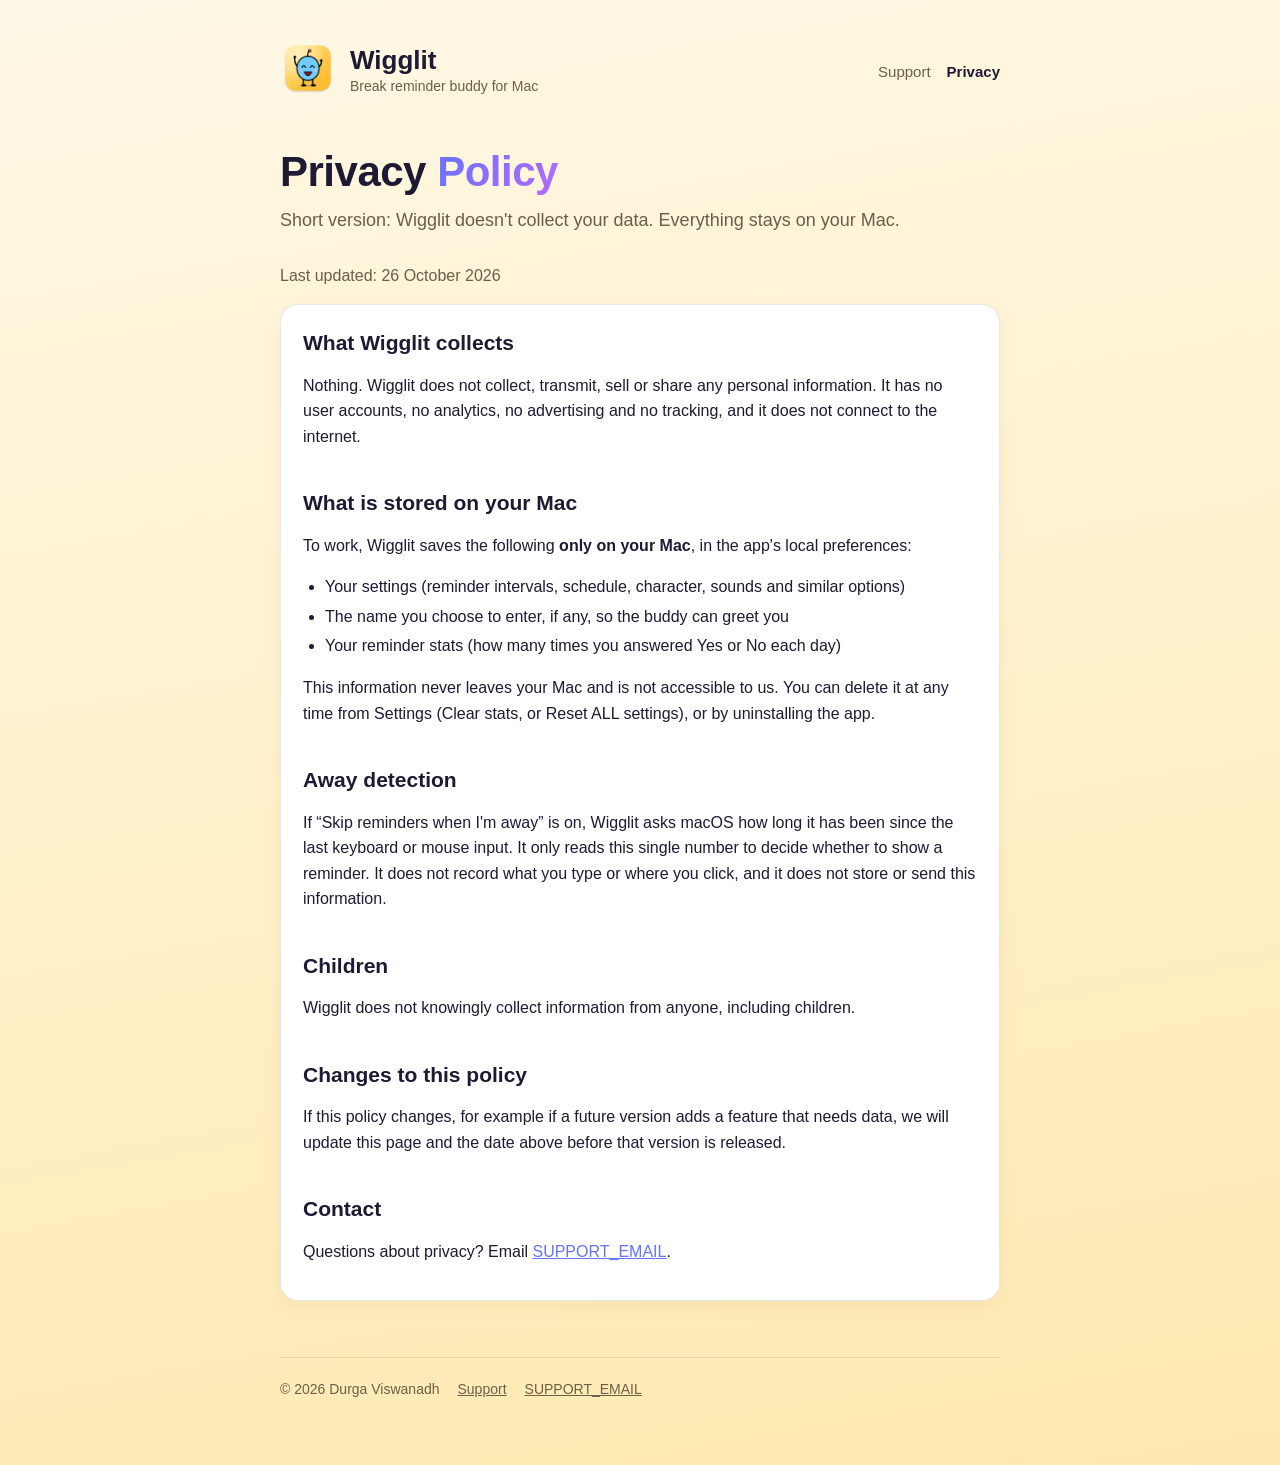
==== privacy.html @ 839c0ab2 "Initial Commit" ====
<!doctype html>
<html lang="en"><head>
<meta charset="utf-8"><meta name="viewport" content="width=device-width,initial-scale=1">
<title>Wigglit Privacy Policy</title>
<meta name="description" content="Wigglit does not collect any personal data.">
<link rel="icon" href="favicon.png"><link rel="stylesheet" href="style.css">
</head><body><div class="wrap">

<header>
  <a href="./"><img src="icon.png" alt="Wigglit app icon"></a>
  <div><div class="brand">Wigglit</div><div class="tag">Break reminder buddy for Mac</div></div>
  <nav><a href="./">Support</a><a href="privacy.html" aria-current="page">Privacy</a></nav>
</header>

<h1>Privacy <em>Policy</em></h1>
<p class="lead">Short version: Wigglit doesn't collect your data. Everything stays on your Mac.</p>
<p class="muted">Last updated: 26 October 2026</p>

<div class="card">
<h2 style="margin-top:4px">What Wigglit collects</h2>
<p>Nothing. Wigglit does not collect, transmit, sell or share any personal information. It has no user accounts, no analytics, no advertising and no tracking, and it does not connect to the internet.</p>

<h2>What is stored on your Mac</h2>
<p>To work, Wigglit saves the following <strong>only on your Mac</strong>, in the app's local preferences:</p>
<ul>
<li>Your settings (reminder intervals, schedule, character, sounds and similar options)</li>
<li>The name you choose to enter, if any, so the buddy can greet you</li>
<li>Your reminder stats (how many times you answered Yes or No each day)</li>
</ul>
<p>This information never leaves your Mac and is not accessible to us. You can delete it at any time from Settings (Clear stats, or Reset ALL settings), or by uninstalling the app.</p>

<h2>Away detection</h2>
<p>If “Skip reminders when I'm away” is on, Wigglit asks macOS how long it has been since the last keyboard or mouse input. It only reads this single number to decide whether to show a reminder. It does not record what you type or where you click, and it does not store or send this information.</p>

<h2>Children</h2>
<p>Wigglit does not knowingly collect information from anyone, including children.</p>

<h2>Changes to this policy</h2>
<p>If this policy changes, for example if a future version adds a feature that needs data, we will update this page and the date above before that version is released.</p>

<h2>Contact</h2>
<p>Questions about privacy? Email <a href="mailto:SUPPORT_EMAIL">SUPPORT_EMAIL</a>.</p>
</div>

<footer>
  <span>© 2026 Durga Viswanadh</span>
  <a href="./">Support</a>
  <a href="mailto:SUPPORT_EMAIL">SUPPORT_EMAIL</a>
</footer>
</div></body></html>
---- style.css ----
:root{
  --bg:#FFF8E6; --bg2:#FFE9B0; --ink:#1f1a33; --muted:#6b5f48; --card:#ffffff;
  --line:rgba(31,26,51,.10); --accent:#6673FF; --accent2:#B36BFF;
}
@media (prefers-color-scheme: dark){
  :root{ --bg:#17151f; --bg2:#221d2e; --ink:#f3f0ff; --muted:#b4abc9; --card:#211d2c; --line:rgba(255,255,255,.10); --accent:#8d97ff; --accent2:#c79bff; }
}
*{box-sizing:border-box}
html{-webkit-text-size-adjust:100%}
body{margin:0;font:16px/1.6 -apple-system,BlinkMacSystemFont,"SF Pro Text","Segoe UI",Roboto,sans-serif;color:var(--ink);
  background:transparent;min-height:100vh}
html{background:linear-gradient(170deg,var(--bg),var(--bg2)) no-repeat;background-color:var(--bg2);min-height:100%}
.wrap{max-width:760px;margin:0 auto;padding:40px 20px 64px}
header{display:flex;align-items:center;gap:14px}
header img{width:56px;height:56px}
header a{color:inherit;text-decoration:none}
.brand{font:800 26px/1.1 ui-rounded,"SF Pro Rounded",-apple-system,sans-serif}
.tag{color:var(--muted);font-size:14px}
nav{margin-left:auto;display:flex;gap:16px;font-size:15px}
nav a{color:var(--muted);text-decoration:none}
nav a[aria-current]{color:var(--ink);font-weight:600}
h1{font:800 clamp(30px,6vw,42px)/1.15 ui-rounded,"SF Pro Rounded",-apple-system,sans-serif;margin:44px 0 10px;letter-spacing:-.5px}
h1 em{font-style:normal;background:linear-gradient(120deg,var(--accent),var(--accent2));-webkit-background-clip:text;background-clip:text;color:transparent}
.lead{color:var(--muted);font-size:18px;margin:0 0 28px}
h2{font:800 21px/1.3 ui-rounded,"SF Pro Rounded",-apple-system,sans-serif;margin:40px 0 12px}
.card{background:var(--card);border:1px solid var(--line);border-radius:18px;padding:20px 22px;box-shadow:0 6px 20px rgba(120,80,0,.06)}
.contact{display:flex;flex-wrap:wrap;align-items:center;gap:12px 20px}
.btn{display:inline-block;background:linear-gradient(135deg,var(--accent),var(--accent2));color:#fff;text-decoration:none;font-weight:700;
  padding:11px 20px;border-radius:999px}
details{background:var(--card);border:1px solid var(--line);border-radius:14px;padding:0 18px;margin:10px 0}
summary{cursor:pointer;font-weight:650;padding:15px 0;list-style:none;display:flex;justify-content:space-between;gap:12px}
summary::-webkit-details-marker{display:none}
summary::after{content:"+";color:var(--muted);font-weight:400;font-size:20px;line-height:1}
details[open] summary::after{content:"–"}
details>div{padding:0 0 16px;color:var(--ink)}
details p{margin:0 0 8px}
ul,ol{padding-left:22px;margin:6px 0}
li{margin:4px 0}
kbd{font:600 13px ui-monospace,Menlo,monospace;background:var(--line);padding:1px 6px;border-radius:5px}
a{color:var(--accent)}
.muted{color:var(--muted)}
footer{margin-top:56px;padding-top:20px;border-top:1px solid var(--line);color:var(--muted);font-size:14px;display:flex;flex-wrap:wrap;gap:8px 18px}
footer a{color:var(--muted)}
@media (max-width:520px){ header{flex-wrap:wrap} nav{margin-left:0;width:100%} }
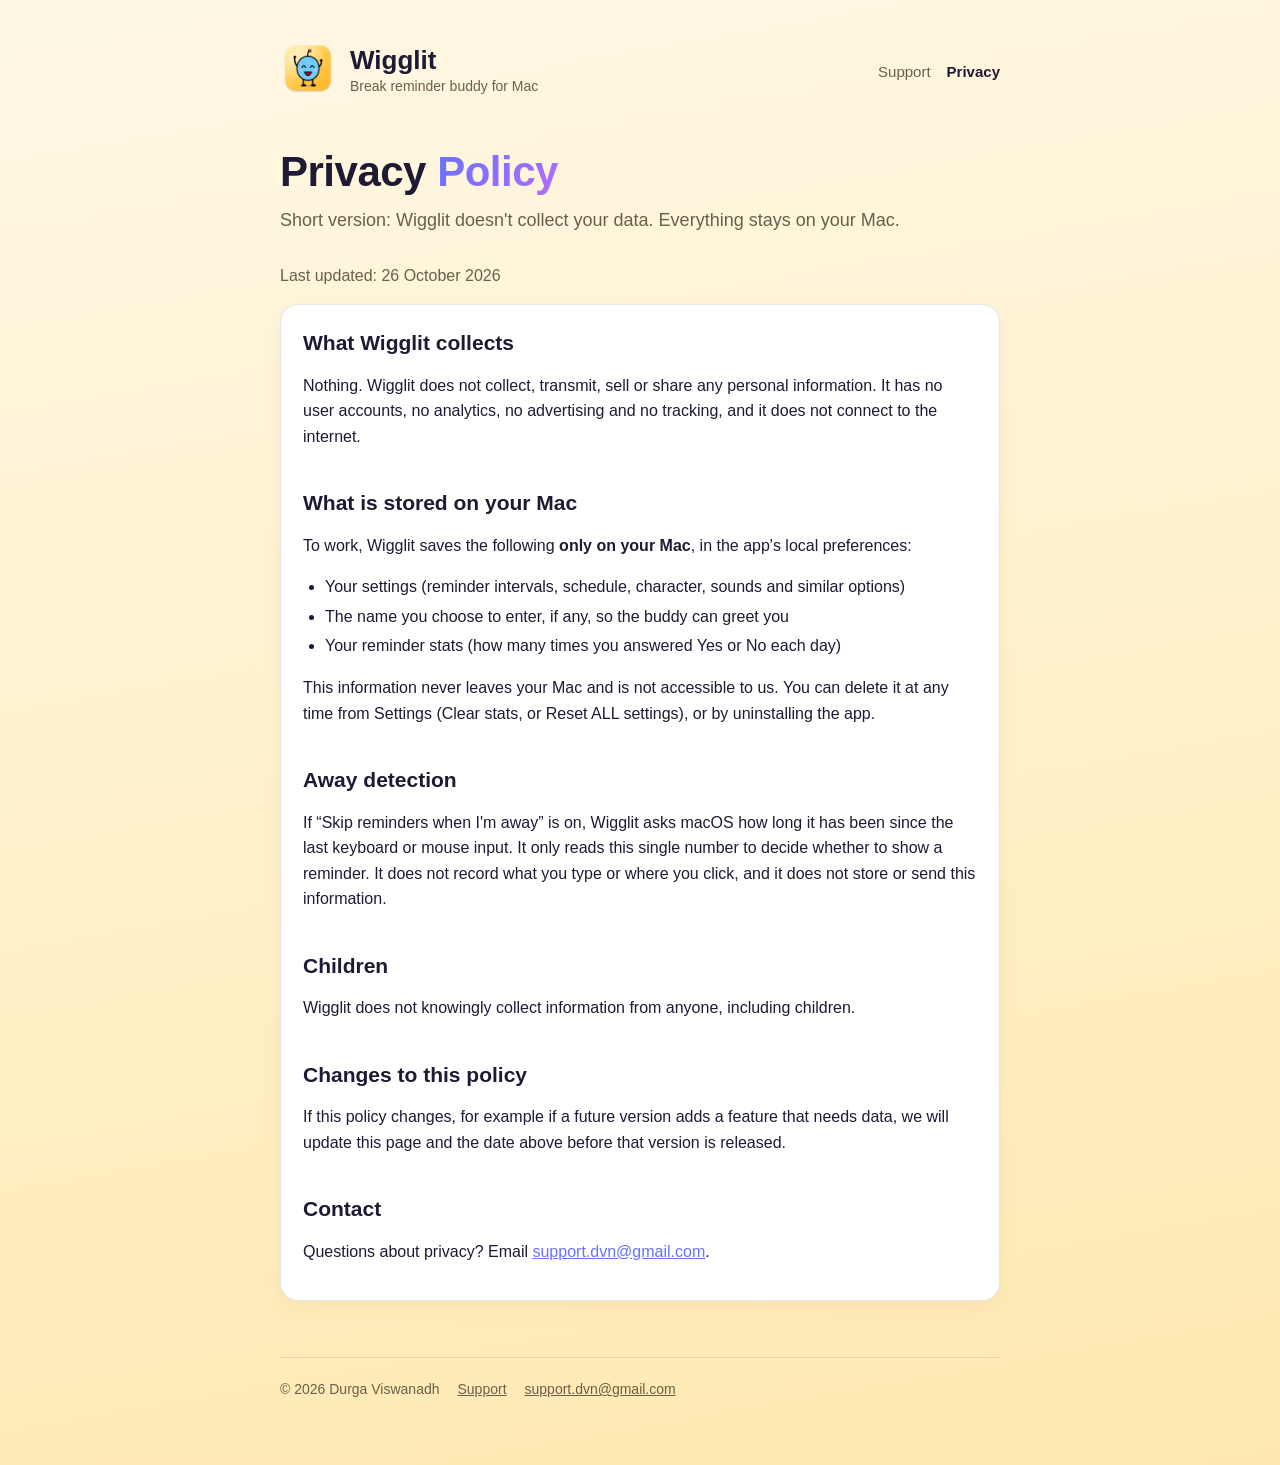
==== commit 1332ba15: "Update support email in privacy.html" ====
--- a/privacy.html
+++ b/privacy.html
@@ -39,12 +39,12 @@
 <p>If this policy changes, for example if a future version adds a feature that needs data, we will update this page and the date above before that version is released.</p>
 
 <h2>Contact</h2>
-<p>Questions about privacy? Email <a href="mailto:SUPPORT_EMAIL">SUPPORT_EMAIL</a>.</p>
+<p>Questions about privacy? Email <a href="mailto:support.dvn@gmail.com">support.dvn@gmail.com</a>.</p>
 </div>
 
 <footer>
   <span>© 2026 Durga Viswanadh</span>
   <a href="./">Support</a>
-  <a href="mailto:SUPPORT_EMAIL">SUPPORT_EMAIL</a>
+  <a href="mailto:support.dvn@gmail.com">support.dvn@gmail.com</a>
 </footer>
 </div></body></html>
